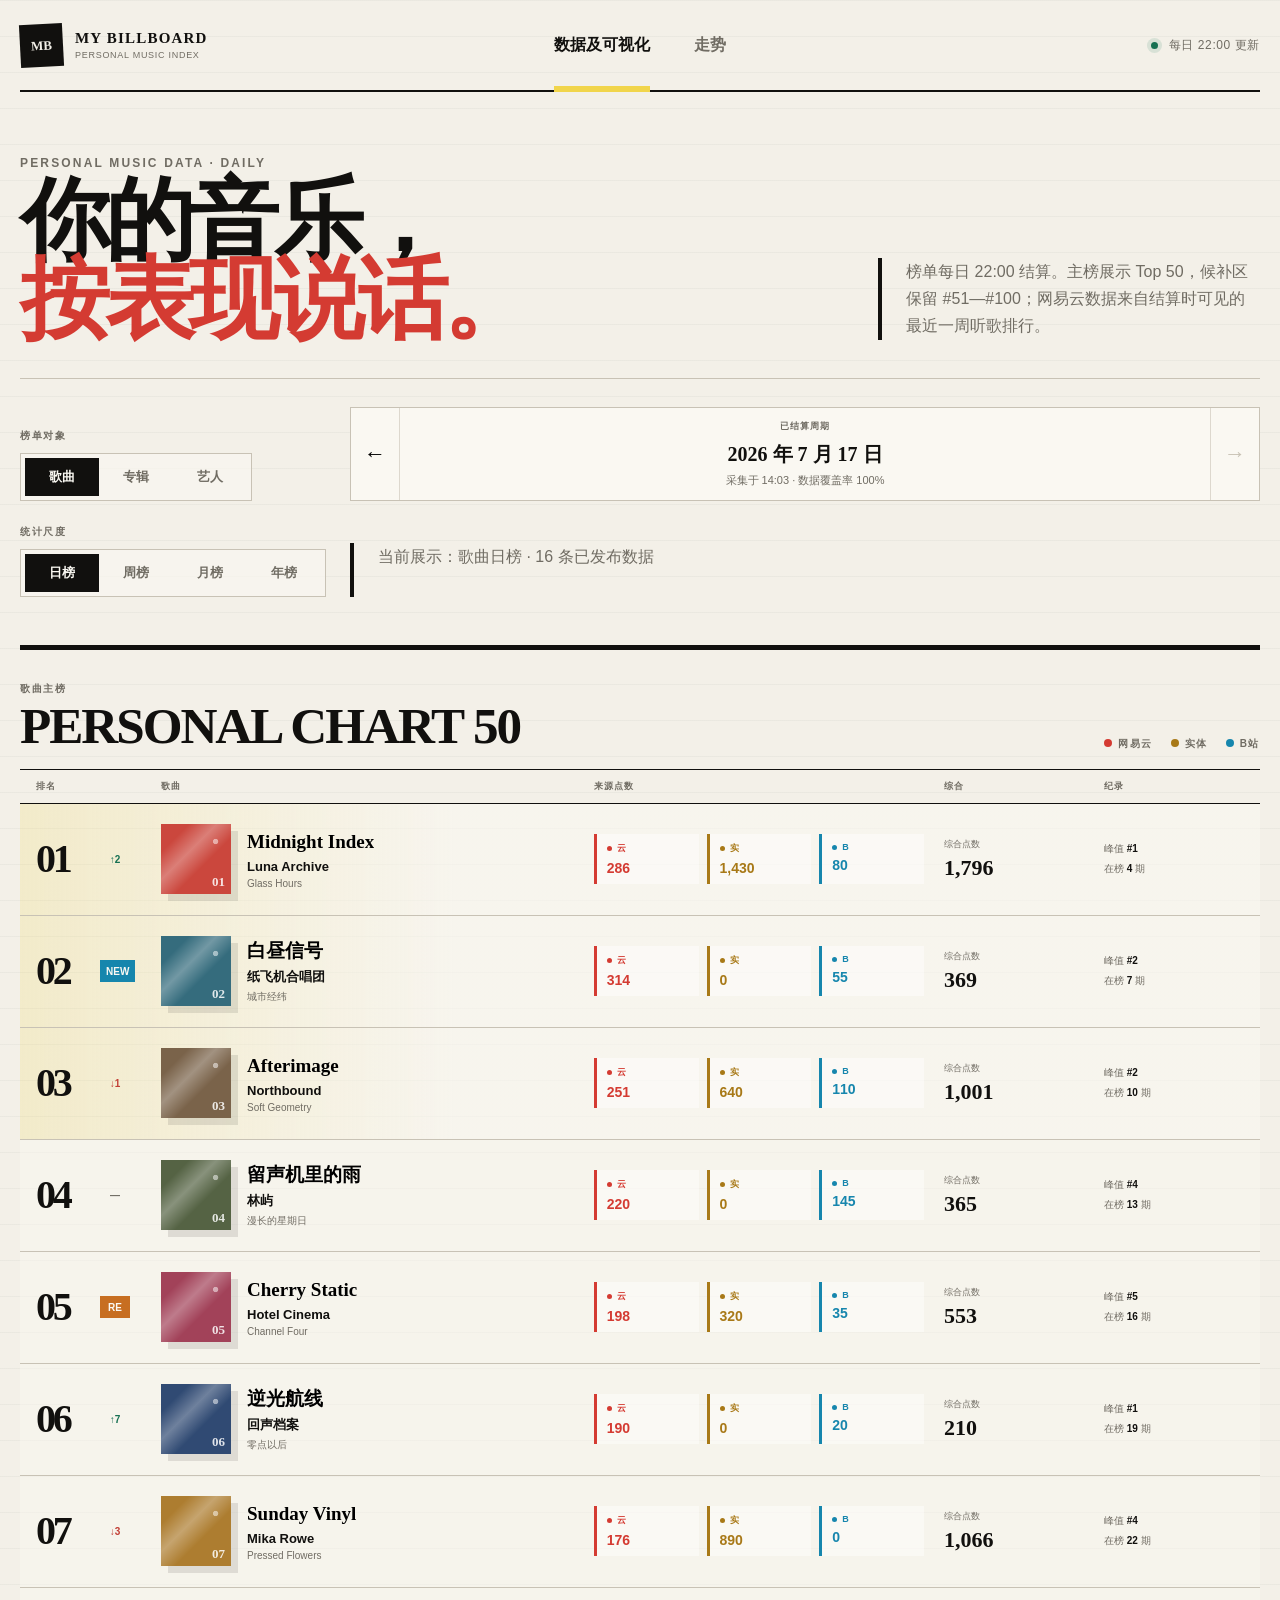
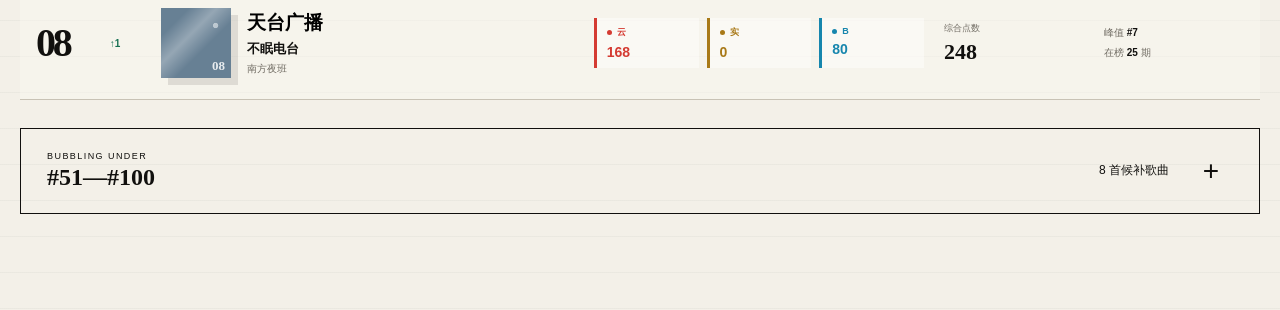
==== frontend/index.html @ 38303d67 "Add initial EchoRank chart interface Establish the read-only chart snapshot contract and native web " ====
<!doctype html>
<html lang="zh-CN">
<head>
  <meta charset="utf-8">
  <meta name="viewport" content="width=device-width, initial-scale=1">
  <meta name="description" content="My Billboard 个人音乐榜单">
  <title>My Billboard · Personal Chart</title>
  <link rel="stylesheet" href="./assets/styles.css">
</head>
<body>
  <div class="page-shell">
    <app-navigation active="charts"></app-navigation>

    <main>
      <header class="hero">
        <div>
          <p class="hero__kicker">PERSONAL MUSIC DATA · DAILY</p>
          <h1>你的音乐，<br><em>按表现说话。</em></h1>
        </div>
        <p class="hero__note">
          榜单每日 22:00 结算。主榜展示 Top 50，候补区保留 #51—#100；网易云数据来自结算时可见的最近一周听歌排行。
        </p>
      </header>

      <section class="control-deck" aria-label="榜单筛选">
        <div class="control-cluster">
          <span class="control-label">榜单对象</span>
          <chart-tabs
            name="entity"
            active="songs"
            label="榜单对象"
            options='[{"value":"songs","label":"歌曲"},{"value":"albums","label":"专辑"},{"value":"artists","label":"艺人"}]'>
          </chart-tabs>
        </div>
        <period-selector></period-selector>
        <div class="control-cluster">
          <span class="control-label">统计尺度</span>
          <chart-tabs
            name="period"
            active="daily"
            label="统计尺度"
            options='[{"value":"daily","label":"日榜"},{"value":"weekly","label":"周榜"},{"value":"monthly","label":"月榜"},{"value":"yearly","label":"年榜"}]'>
          </chart-tabs>
        </div>
        <p class="hero__note chart-status" data-chart-status aria-live="polite">正在加载榜单数据…</p>
      </section>

      <chart-list title="PERSONAL CHART 50" eyebrow="歌曲主榜"></chart-list>
      <bubbling-section></bubbling-section>
    </main>
  </div>

  <script type="module" src="./assets/app.js"></script>
</body>
</html>
---- frontend/assets/styles.css ----
:root {
  --paper: #f3f0e8;
  --ink: #11100e;
  --muted: #706c63;
  --line: #c8c2b5;
  --soft-line: #ddd8ce;
  --surface: #faf8f2;
  --netease: #d43b32;
  --physical: #a87917;
  --bilibili: #1686ad;
  --up: #167052;
  --down: #c13e35;
  --accent: #f1d54b;
  --display: Georgia, "Noto Serif SC", "Songti SC", serif;
  --body: "Aptos", "Noto Sans SC", "Microsoft YaHei", sans-serif;
  color-scheme: light;
}

* { box-sizing: border-box; }
html { scroll-behavior: smooth; }
body {
  margin: 0;
  color: var(--ink);
  font-family: var(--body);
  background:
    linear-gradient(rgba(17,16,14,.035) 1px, transparent 1px),
    var(--paper);
  background-size: 100% 36px;
}
button { font: inherit; }
button:focus-visible, a:focus-visible { outline: 3px solid var(--bilibili); outline-offset: 3px; }

.page-shell { width: min(1440px, calc(100% - 40px)); margin: 0 auto; padding-bottom: 96px; }
.app-nav { min-height: 92px; display: grid; grid-template-columns: 1fr auto 1fr; align-items: center; gap: 28px; border-bottom: 2px solid var(--ink); }
.brand { display: flex; align-items: center; gap: 12px; color: inherit; text-decoration: none; width: fit-content; }
.brand-mark { display: grid; place-items: center; width: 43px; height: 43px; color: var(--paper); background: var(--ink); font-family: var(--display); font-weight: 800; font-size: 13px; transform: rotate(-3deg); }
.brand strong, .brand small { display: block; letter-spacing: .08em; }
.brand strong { font-family: var(--display); font-size: 15px; }
.brand small { margin-top: 3px; color: var(--muted); font-size: 9px; }
.app-nav__links { display: flex; align-self: stretch; }
.app-nav__link { position: relative; padding: 0 22px; border: 0; color: var(--muted); background: transparent; cursor: pointer; font-weight: 700; }
.app-nav__link::after { content: ""; position: absolute; right: 22px; bottom: -2px; left: 22px; height: 6px; background: transparent; }
.app-nav__link.is-active { color: var(--ink); }
.app-nav__link.is-active::after { background: var(--accent); }
.update-clock { justify-self: end; color: var(--muted); font-size: 12px; letter-spacing: .05em; }
.status-dot { display: inline-block; width: 7px; height: 7px; margin-right: 7px; border-radius: 50%; background: var(--up); box-shadow: 0 0 0 4px rgba(22,112,82,.12); }

.hero { display: grid; grid-template-columns: 1.5fr .7fr; gap: 40px; padding: 64px 0 38px; border-bottom: 1px solid var(--line); }
.hero__kicker { margin: 0 0 12px; color: var(--muted); font-size: 12px; font-weight: 800; letter-spacing: .18em; }
.hero h1 { max-width: 760px; margin: 0; font: 800 clamp(48px, 7vw, 100px)/.88 var(--display); letter-spacing: -.06em; }
.hero h1 em { color: var(--netease); font-style: normal; }
.hero__note { align-self: end; margin: 0; padding-left: 24px; border-left: 4px solid var(--ink); color: var(--muted); line-height: 1.7; }
.chart-status { min-height: 54px; }

.control-deck { display: grid; grid-template-columns: auto 1fr; gap: 24px; align-items: end; padding: 28px 0; }
.control-cluster { display: grid; gap: 10px; }
.control-label { color: var(--muted); font-size: 10px; font-weight: 800; letter-spacing: .15em; text-transform: uppercase; }
.chart-tabs { display: inline-flex; padding: 4px; border: 1px solid var(--line); background: rgba(250,248,242,.65); }
.chart-tab { min-width: 74px; padding: 10px 14px; border: 0; color: var(--muted); background: transparent; cursor: pointer; font-size: 13px; font-weight: 700; }
.chart-tab.is-active { color: var(--surface); background: var(--ink); }

.period-selector { display: grid; grid-template-columns: 48px 1fr 48px; align-items: center; justify-self: end; min-width: 470px; border: 1px solid var(--line); background: var(--surface); }
.period-arrow { height: 100%; min-height: 78px; border: 0; background: transparent; cursor: pointer; font-size: 22px; }
.period-arrow:hover:not(:disabled) { background: var(--ink); color: var(--paper); }
.period-arrow:disabled { color: var(--line); cursor: not-allowed; }
.period-selector__copy { padding: 12px 22px; text-align: center; border-right: 1px solid var(--soft-line); border-left: 1px solid var(--soft-line); }
.period-selector__copy strong, .period-selector__copy small { display: block; }
.period-selector__copy strong { font-family: var(--display); font-size: 20px; }
.period-selector__copy small { margin-top: 5px; color: var(--muted); font-size: 11px; }
.period-selector__eyebrow { min-height: 18px; margin-bottom: 3px; color: var(--muted); font-size: 9px; font-weight: 800; letter-spacing: .12em; text-transform: uppercase; }
.live-badge { color: var(--netease); }
.live-badge span { display: inline-block; width: 6px; height: 6px; margin-right: 5px; border-radius: 50%; background: currentColor; animation: pulse 1.6s infinite; }

.chart-list { margin-top: 20px; }
.chart-list__header { display: flex; justify-content: space-between; align-items: end; padding: 28px 0 18px; border-top: 5px solid var(--ink); }
.chart-list__header span { color: var(--muted); font-size: 10px; font-weight: 800; letter-spacing: .15em; }
.chart-list__header h2 { margin: 4px 0 0; font: 800 clamp(30px, 4vw, 54px)/1 var(--display); letter-spacing: -.04em; }
.chart-list__legend { display: flex; gap: 18px; }
.chart-list__legend span::before { content: ""; display: inline-block; width: 8px; height: 8px; margin-right: 6px; border-radius: 50%; }
.legend-net::before { background: var(--netease); }
.legend-physical::before { background: var(--physical); }
.legend-bilibili::before { background: var(--bilibili); }
.chart-column-labels, .chart-row { display: grid; grid-template-columns: 105px minmax(310px, 1fr) minmax(280px, .8fr) 140px 140px; align-items: center; gap: 20px; }
.chart-column-labels { padding: 10px 16px; border-top: 1px solid var(--ink); border-bottom: 1px solid var(--ink); color: var(--muted); font-size: 9px; font-weight: 800; letter-spacing: .13em; text-transform: uppercase; }
.chart-row { min-height: 112px; padding: 14px 16px; border-bottom: 1px solid var(--line); background: rgba(250,248,242,.44); animation: reveal .45s both; animation-delay: calc(var(--row-index, 0) * 35ms); transition: background .2s, transform .2s; }
.chart-row:hover { z-index: 1; background: var(--surface); transform: translateX(5px); }
.chart-row.is-podium { background: linear-gradient(90deg, rgba(241,213,75,.19), rgba(250,248,242,.58) 35%); }
.chart-row__rank { display: flex; align-items: center; gap: 10px; }
.chart-row__rank > span { min-width: 54px; font: 800 40px/1 var(--display); letter-spacing: -.08em; }
.rank-movement { display: inline-flex; min-width: 30px; min-height: 22px; align-items: center; justify-content: center; font-size: 10px; font-weight: 900; }
.rank-movement--up { color: var(--up); }
.rank-movement--down { color: var(--down); }
.rank-movement--new { padding: 4px 6px; color: var(--surface); background: var(--bilibili); }
.rank-movement--re { padding: 4px 6px; color: var(--surface); background: #c76e21; }
.rank-movement--same { color: var(--muted); }
.chart-row__identity { display: flex; align-items: center; gap: 16px; min-width: 0; }
.cover-art { position: relative; flex: 0 0 70px; height: 70px; overflow: hidden; background: var(--cover, #aaa); box-shadow: 7px 7px 0 rgba(17,16,14,.1); }
.cover-art.has-image { background-image: var(--cover-image); background-position: center; background-size: cover; }
.cover-art::before { content: ""; position: absolute; inset: 0; background: linear-gradient(135deg, transparent 20%, rgba(255,255,255,.3), transparent 60%), radial-gradient(circle at 78% 25%, rgba(255,255,255,.5) 0 3%, transparent 4%); }
.cover-art span { position: absolute; right: 6px; bottom: 4px; color: rgba(255,255,255,.85); font: 800 13px var(--display); }
.track-copy { min-width: 0; }
.track-copy strong, .track-copy span, .track-copy small { display: block; overflow: hidden; text-overflow: ellipsis; white-space: nowrap; }
.track-copy strong { color: #000; font: 800 19px/1.25 var(--display); }
.track-copy span { margin-top: 5px; font-size: 13px; font-weight: 650; }
.track-copy small { margin-top: 4px; color: var(--muted); font-size: 10px; }
.point-breakdown { display: grid; grid-template-columns: repeat(3, 1fr); gap: 8px; }
.point-source { padding: 8px 10px; border-left: 3px solid currentColor; background: rgba(255,255,255,.45); }
.point-source--netease { color: var(--netease); }
.point-source--physical { color: var(--physical); }
.point-source--bilibili { color: var(--bilibili); }
.point-source__label { display: block; font-size: 9px; font-weight: 800; letter-spacing: .05em; }
.point-source__label i { display: inline-block; width: 5px; height: 5px; margin-right: 5px; border-radius: 50%; background: currentColor; }
.point-source strong { display: block; margin-top: 5px; color: currentColor; font-size: 14px; }
.chart-row__total small, .chart-row__total strong { display: block; }
.chart-row__total small { color: var(--muted); font-size: 9px; }
.chart-row__total strong { margin-top: 4px; font: 800 22px var(--display); }
.chart-row__record { display: grid; gap: 6px; color: var(--muted); font-size: 10px; }
.chart-row__record strong { color: var(--ink); }

.bubbling-section { margin-top: 28px; }
.bubbling-toggle { width: 100%; display: grid; grid-template-columns: 1fr auto 44px; align-items: center; gap: 20px; padding: 22px 26px; border: 1px solid var(--ink); color: var(--ink); background: transparent; text-align: left; cursor: pointer; }
.bubbling-toggle:hover { color: var(--paper); background: var(--ink); }
.bubbling-toggle small, .bubbling-toggle strong { display: block; }
.bubbling-toggle small { font-size: 9px; letter-spacing: .16em; }
.bubbling-toggle strong { margin-top: 3px; font: 800 24px var(--display); }
.bubbling-toggle__meta { font-size: 12px; }
.bubbling-toggle__icon { font-size: 28px; text-align: center; }
.empty-state { padding: 48px; border-bottom: 1px solid var(--line); color: var(--muted); text-align: center; }

@keyframes reveal { from { opacity: 0; transform: translateY(8px); } }
@keyframes pulse { 50% { opacity: .25; } }

@media (max-width: 1050px) {
  .app-nav { grid-template-columns: 1fr auto; }
  .app-nav__links { order: 3; grid-column: 1 / -1; justify-content: center; height: 52px; border-top: 1px solid var(--soft-line); }
  .update-clock { grid-column: 2; grid-row: 1; }
  .control-deck { grid-template-columns: 1fr; }
  .period-selector { justify-self: stretch; min-width: 0; }
  .chart-column-labels { display: none; }
  .chart-row { grid-template-columns: 82px minmax(260px, 1fr) 280px 120px; }
  .chart-row__record { display: none; }
}

@media (max-width: 760px) {
  .page-shell { width: min(100% - 24px, 680px); }
  .app-nav { min-height: 76px; }
  .update-clock { display: none; }
  .app-nav__links { overflow-x: auto; justify-content: stretch; }
  .app-nav__link { flex: 1; padding: 0 10px; }
  .hero { grid-template-columns: 1fr; padding-top: 42px; }
  .hero h1 { font-size: clamp(48px, 17vw, 78px); }
  .hero__note { padding-left: 16px; }
  .control-deck { padding-bottom: 8px; }
  .chart-tabs { width: 100%; overflow-x: auto; }
  .chart-tab { flex: 1; min-width: 68px; }
  .period-selector { grid-template-columns: 42px 1fr 42px; }
  .period-selector__copy { padding: 10px 8px; }
  .period-selector__copy strong { font-size: 16px; }
  .chart-list__header { align-items: start; gap: 18px; }
  .chart-list__legend { display: grid; gap: 4px; }
  .chart-row { grid-template-columns: 64px 1fr; gap: 12px; padding: 16px 4px; }
  .chart-row__rank { align-self: start; display: grid; gap: 8px; }
  .chart-row__rank > span { font-size: 34px; }
  .cover-art { flex-basis: 58px; height: 58px; box-shadow: 4px 4px 0 rgba(17,16,14,.1); }
  .track-copy strong { font-size: 17px; }
  point-breakdown { grid-column: 2; }
  .point-breakdown { gap: 4px; }
  .point-source { padding: 6px; border-left-width: 2px; }
  .point-source strong { font-size: 12px; }
  .chart-row__total { grid-column: 2; display: flex; align-items: baseline; justify-content: space-between; border-top: 1px dotted var(--line); padding-top: 8px; }
  .chart-row__total strong { font-size: 20px; }
  .bubbling-toggle { grid-template-columns: 1fr 36px; padding: 18px; }
  .bubbling-toggle__meta { display: none; }
}

@media (prefers-reduced-motion: reduce) {
  *, *::before, *::after { scroll-behavior: auto !important; animation-duration: .01ms !important; animation-iteration-count: 1 !important; transition-duration: .01ms !important; }
}
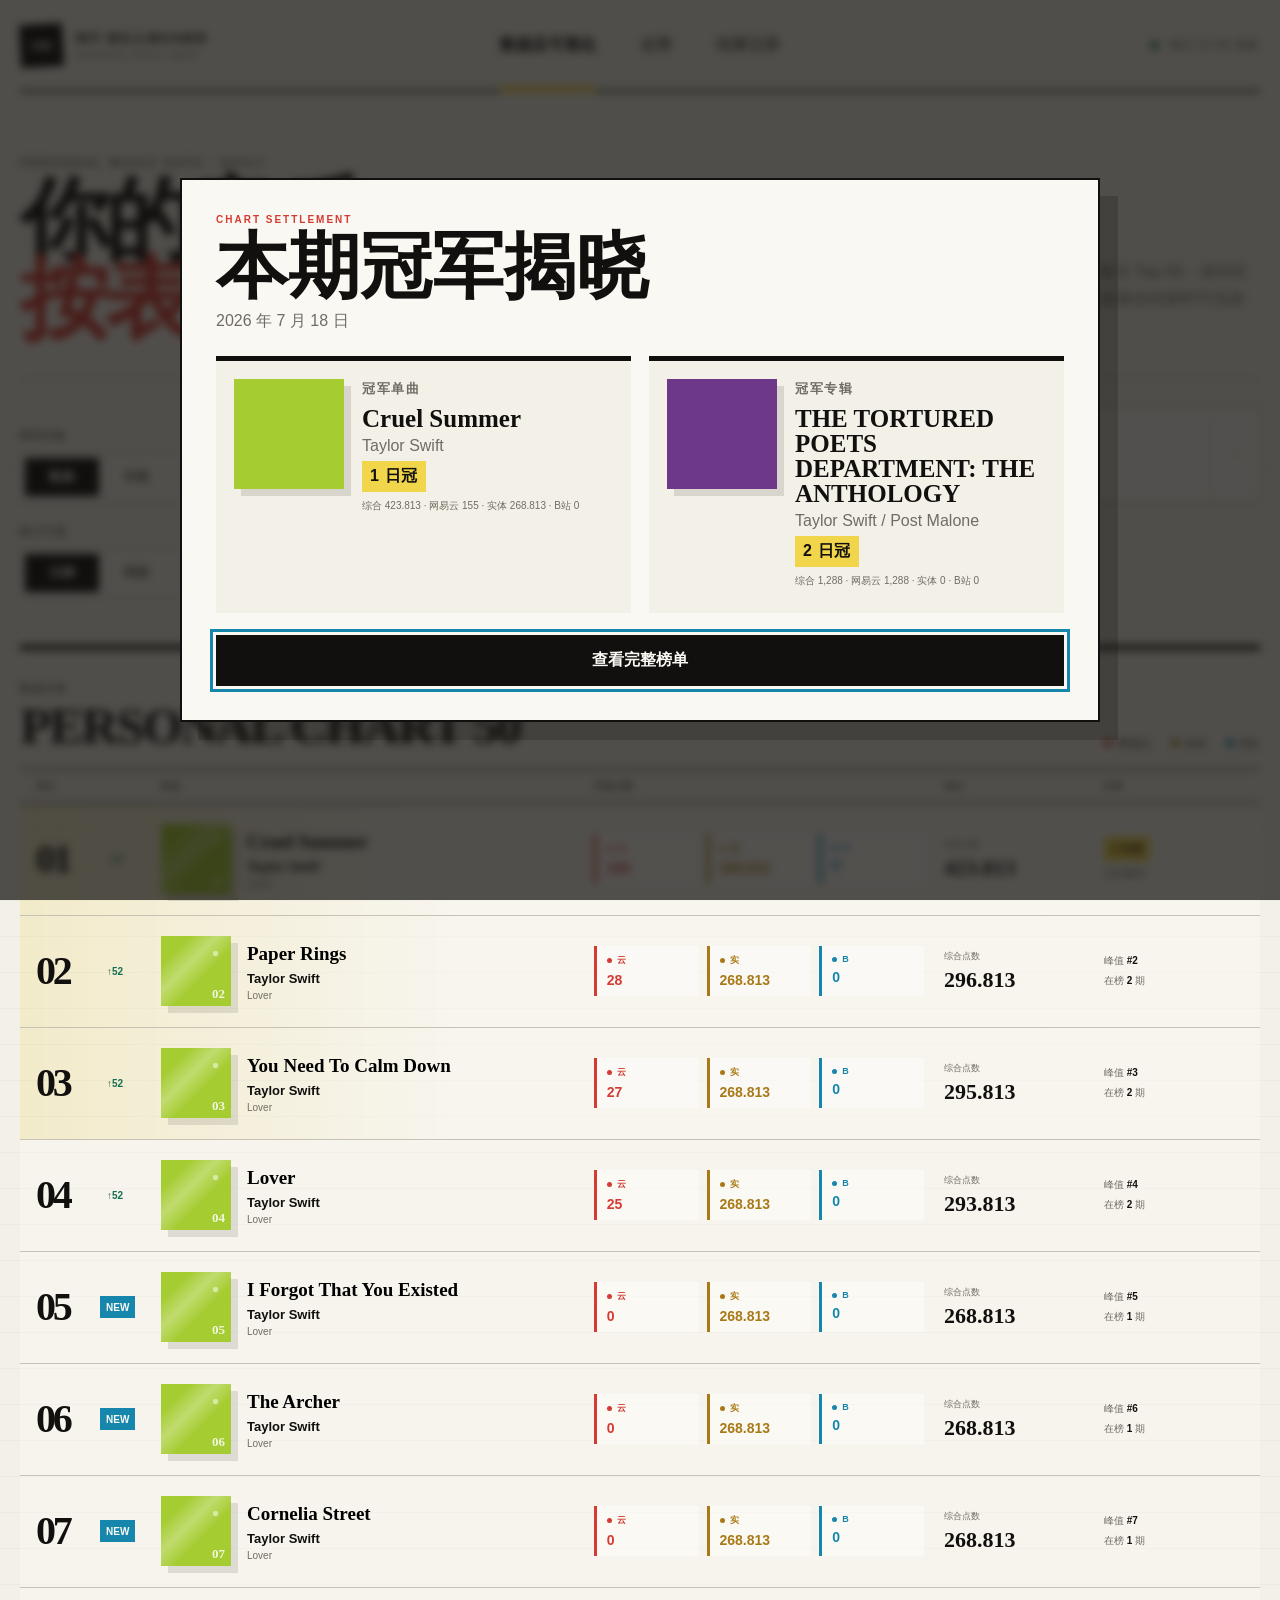
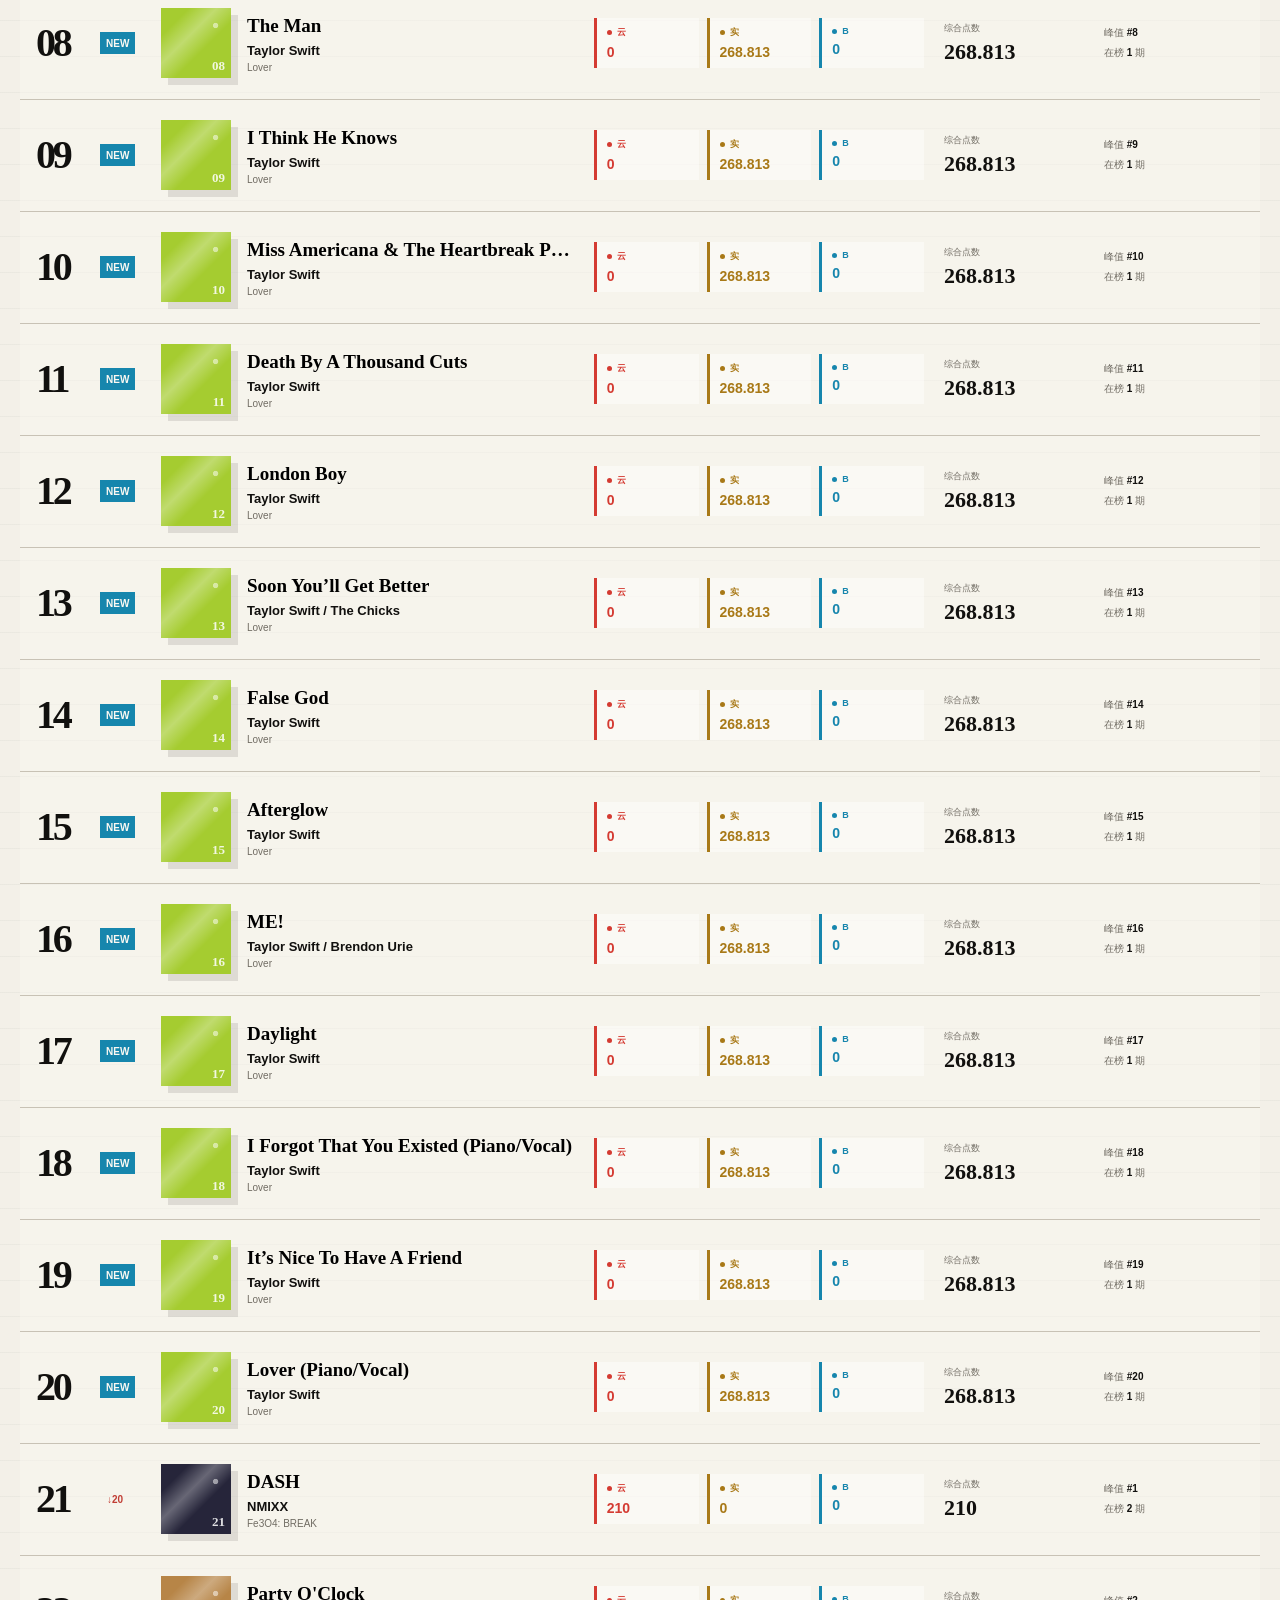
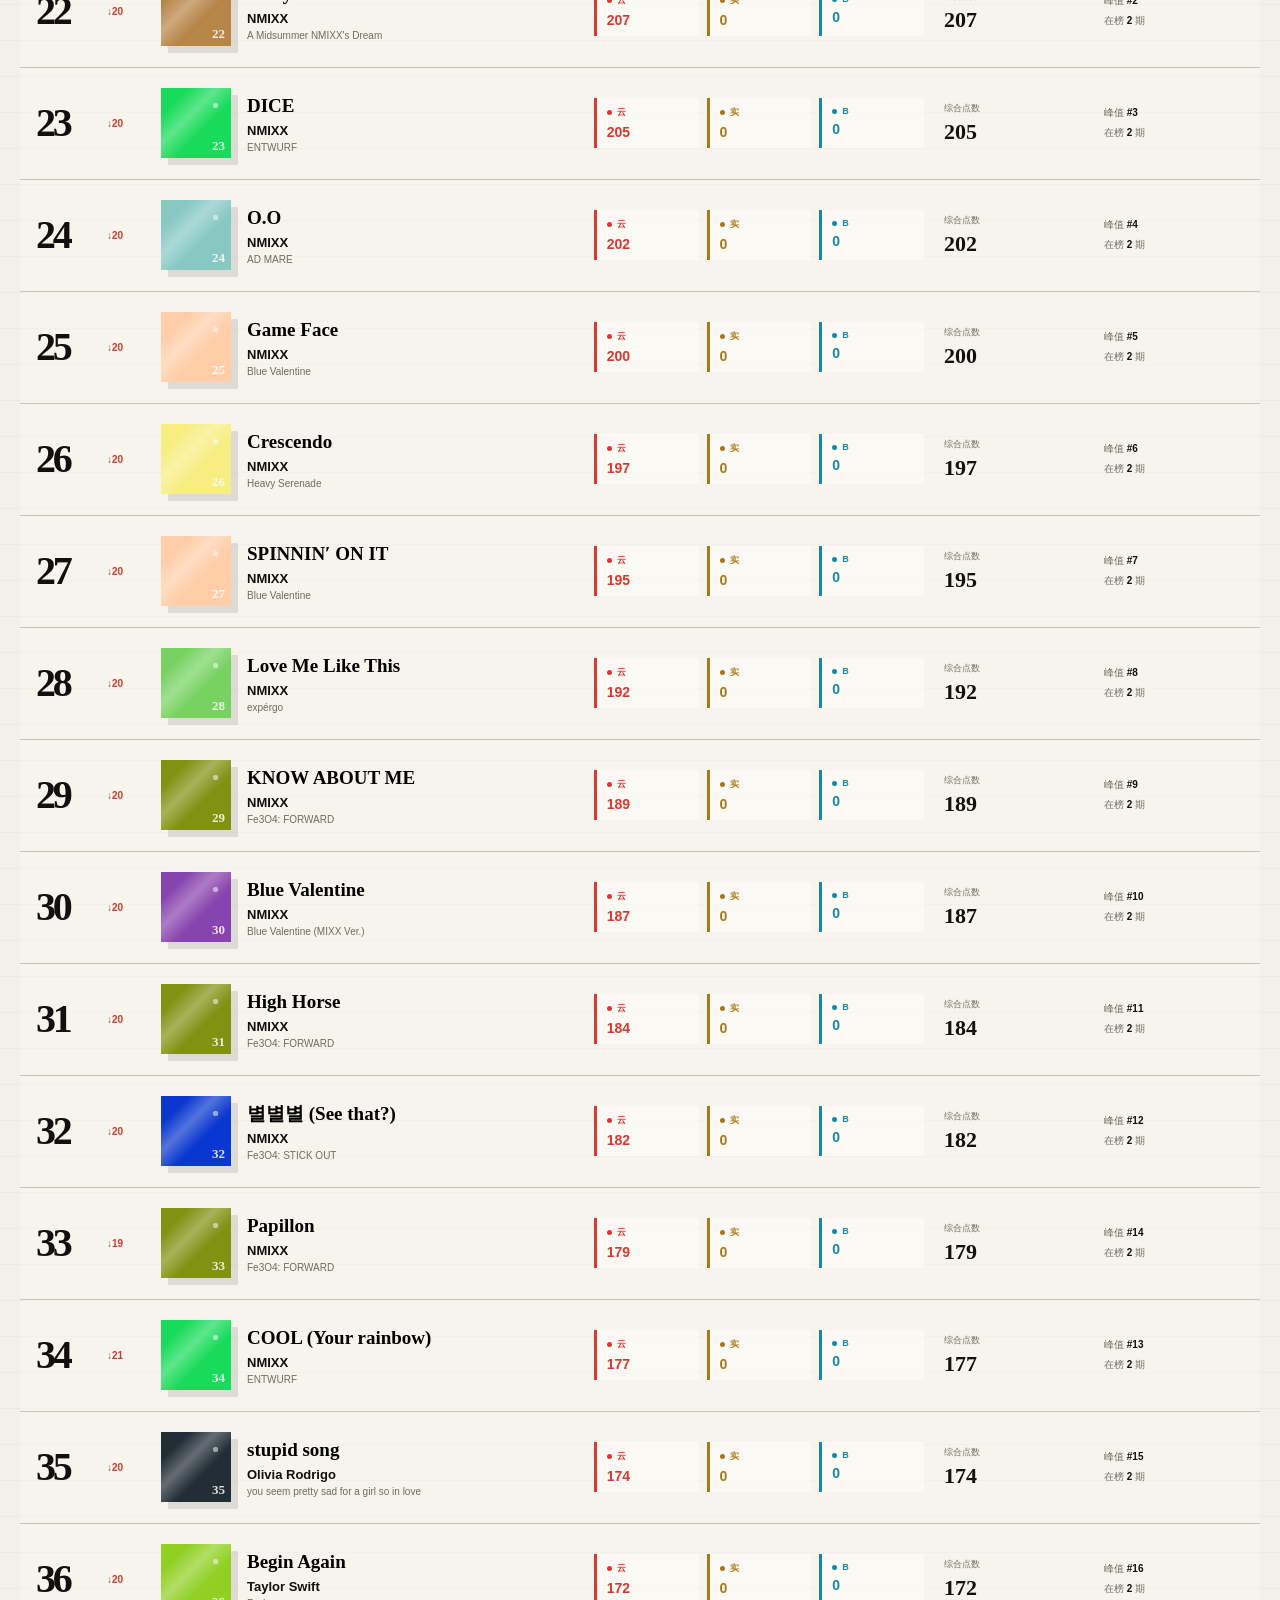
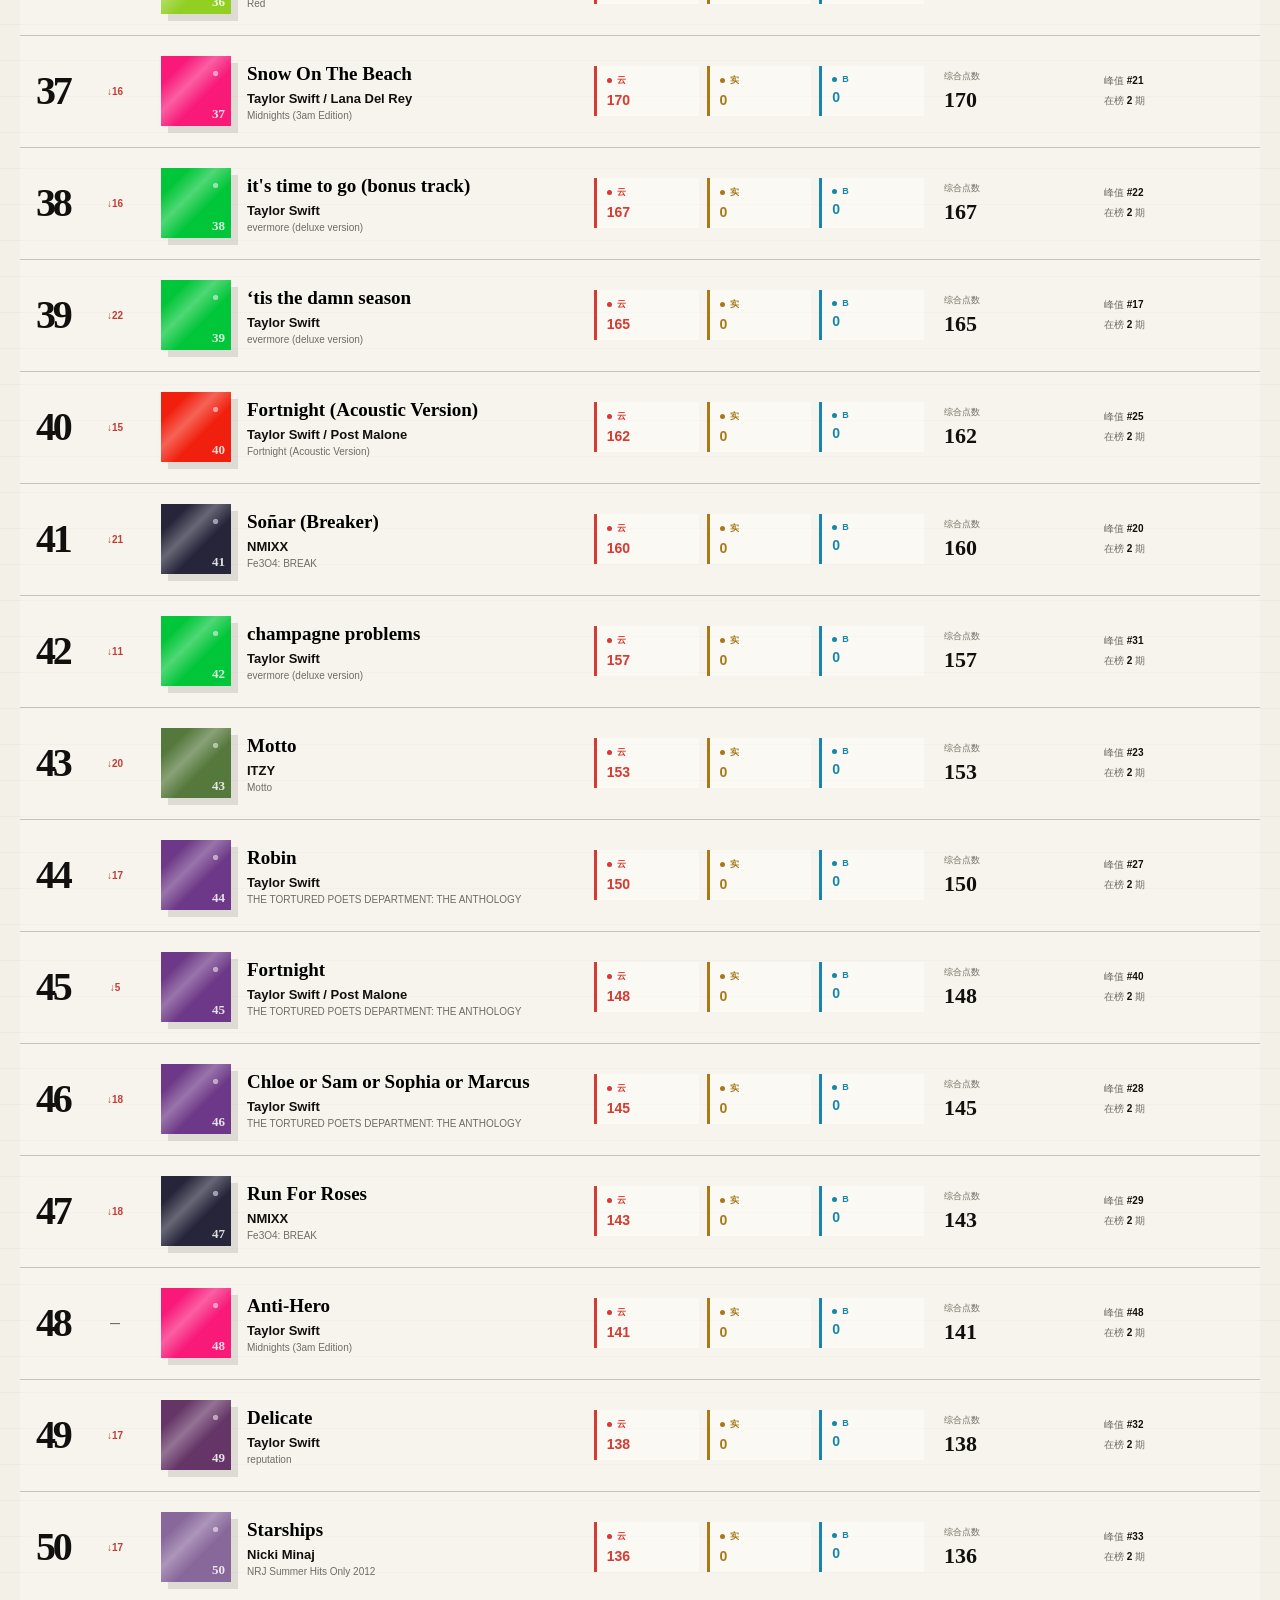
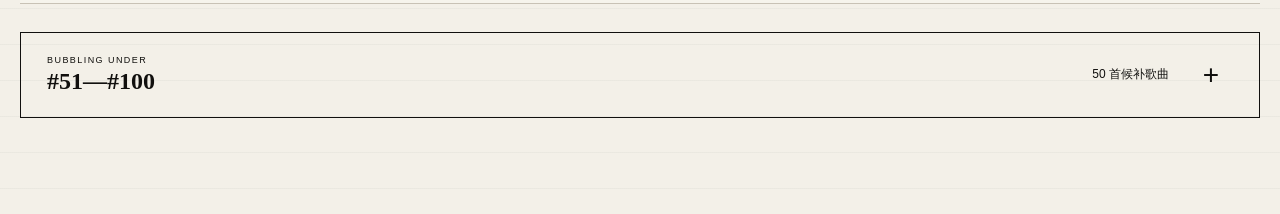
==== commit 04cacf46: "Complete multi-source chart experience Add local data administration, multi-period song/album/artist" ====
--- a/frontend/index.html
+++ b/frontend/index.html
@@ -45,8 +45,18 @@
         <p class="hero__note chart-status" data-chart-status aria-live="polite">正在加载榜单数据…</p>
       </section>
 
-      <chart-list title="PERSONAL CHART 50" eyebrow="歌曲主榜"></chart-list>
-      <bubbling-section></bubbling-section>
+      <section data-page-region="charts">
+        <chart-list title="PERSONAL CHART 50" eyebrow="歌曲主榜"></chart-list>
+        <bubbling-section></bubbling-section>
+      </section>
+      <section data-page-region="trends" hidden>
+        <aggregate-trend></aggregate-trend>
+      </section>
+      <section data-page-region="settlements" hidden>
+        <settlement-archive></settlement-archive>
+      </section>
+      <trend-detail></trend-detail>
+      <settlement-reveal></settlement-reveal>
     </main>
   </div>
 
--- a/frontend/assets/styles.css
+++ b/frontend/assets/styles.css
@@ -29,6 +29,7 @@
 }
 button { font: inherit; }
 button:focus-visible, a:focus-visible { outline: 3px solid var(--bilibili); outline-offset: 3px; }
+.sr-only { position: absolute !important; width: 1px; height: 1px; padding: 0; margin: -1px; overflow: hidden; clip: rect(0, 0, 0, 0); white-space: nowrap; border: 0; }
 
 .page-shell { width: min(1440px, calc(100% - 40px)); margin: 0 auto; padding-bottom: 96px; }
 .app-nav { min-height: 92px; display: grid; grid-template-columns: 1fr auto 1fr; align-items: center; gap: 28px; border-bottom: 2px solid var(--ink); }
@@ -38,7 +39,8 @@
 .brand strong { font-family: var(--display); font-size: 15px; }
 .brand small { margin-top: 3px; color: var(--muted); font-size: 9px; }
 .app-nav__links { display: flex; align-self: stretch; }
-.app-nav__link { position: relative; padding: 0 22px; border: 0; color: var(--muted); background: transparent; cursor: pointer; font-weight: 700; }
+.app-nav__link { position: relative; display: flex; align-items: center; padding: 0 22px; border: 0; color: var(--muted); background: transparent; cursor: pointer; font-weight: 700; text-decoration: none; }
+.app-nav__admin { color: var(--bilibili); }
 .app-nav__link::after { content: ""; position: absolute; right: 22px; bottom: -2px; left: 22px; height: 6px; background: transparent; }
 .app-nav__link.is-active { color: var(--ink); }
 .app-nav__link.is-active::after { background: var(--accent); }
@@ -82,7 +84,7 @@
 .legend-bilibili::before { background: var(--bilibili); }
 .chart-column-labels, .chart-row { display: grid; grid-template-columns: 105px minmax(310px, 1fr) minmax(280px, .8fr) 140px 140px; align-items: center; gap: 20px; }
 .chart-column-labels { padding: 10px 16px; border-top: 1px solid var(--ink); border-bottom: 1px solid var(--ink); color: var(--muted); font-size: 9px; font-weight: 800; letter-spacing: .13em; text-transform: uppercase; }
-.chart-row { min-height: 112px; padding: 14px 16px; border-bottom: 1px solid var(--line); background: rgba(250,248,242,.44); animation: reveal .45s both; animation-delay: calc(var(--row-index, 0) * 35ms); transition: background .2s, transform .2s; }
+.chart-row { width: 100%; min-height: 112px; padding: 14px 16px; border: 0; border-bottom: 1px solid var(--line); color: inherit; background: rgba(250,248,242,.44); text-align: left; cursor: pointer; animation: reveal .45s both; animation-delay: calc(var(--row-index, 0) * 35ms); transition: background .2s, transform .2s; }
 .chart-row:hover { z-index: 1; background: var(--surface); transform: translateX(5px); }
 .chart-row.is-podium { background: linear-gradient(90deg, rgba(241,213,75,.19), rgba(250,248,242,.58) 35%); }
 .chart-row__rank { display: flex; align-items: center; gap: 10px; }
@@ -116,6 +118,37 @@
 .chart-row__total strong { margin-top: 4px; font: 800 22px var(--display); }
 .chart-row__record { display: grid; gap: 6px; color: var(--muted); font-size: 10px; }
 .chart-row__record strong { color: var(--ink); }
+.champion-badge { display: inline-flex !important; width: fit-content; padding: 5px 8px; color: var(--ink) !important; background: var(--accent); font-weight: 900; letter-spacing: .04em; }
+
+.settlement-dialog { width: min(920px, calc(100% - 32px)); padding: 0; border: 2px solid var(--ink); color: var(--ink); background: var(--surface); box-shadow: 18px 18px 0 rgba(17,16,14,.2); }
+.settlement-dialog::backdrop { background: rgba(17,16,14,.72); backdrop-filter: blur(4px); }
+.settlement-reveal { padding: 34px; }
+.settlement-reveal__eyebrow { margin: 0; color: var(--netease); font-size: 10px; font-weight: 900; letter-spacing: .2em; }
+.settlement-reveal h2 { margin: 8px 0 0; font: 800 clamp(38px, 7vw, 72px)/.95 var(--display); }
+.settlement-reveal__period { margin: 10px 0 24px; color: var(--muted); }
+.settlement-reveal__winners { display: grid; grid-template-columns: repeat(2, minmax(0, 1fr)); gap: 18px; }
+.settlement-winner { display: grid; grid-template-columns: 110px 1fr; gap: 18px; padding: 18px; border-top: 5px solid var(--ink); background: var(--paper); }
+.settlement-winner__cover { width: 110px; height: 110px; background-position: center; background-size: cover; box-shadow: 7px 7px 0 rgba(17,16,14,.12); }
+.settlement-winner small { color: var(--muted); font-weight: 900; letter-spacing: .12em; }
+.settlement-winner h3 { margin: 8px 0 4px; font: 800 25px/1 var(--display); }
+.settlement-winner p { margin: 6px 0; color: var(--muted); }
+.settlement-winner__points { font-size: 10px; line-height: 1.6; }
+.settlement-reveal__close { width: 100%; margin-top: 22px; padding: 14px 18px; border: 1px solid var(--ink); color: var(--surface); background: var(--ink); cursor: pointer; font-weight: 900; }
+
+.settlement-archive { margin-top: 28px; padding-top: 24px; border-top: 5px solid var(--ink); }
+.settlement-archive header p { margin: 0 0 6px; color: var(--muted); font-size: 10px; font-weight: 900; letter-spacing: .17em; }
+.settlement-archive h2 { margin: 0 0 24px; font: 800 clamp(36px, 5vw, 64px)/1 var(--display); }
+.settlement-archive__list { display: grid; gap: 18px; }
+.settlement-record { padding: 18px; border: 1px solid var(--line); background: rgba(250,248,242,.56); }
+.settlement-record h3 { margin: 0 0 14px; font: 800 23px var(--display); }
+.settlement-record__winners { display: grid; grid-template-columns: repeat(2, minmax(0, 1fr)); gap: 14px; }
+.settlement-record__winner { display: grid; grid-template-columns: 72px 1fr; gap: 12px; align-items: center; padding: 12px; background: var(--surface); }
+.settlement-record__cover { width: 72px; height: 72px; background-position: center; background-size: cover; }
+.settlement-record__winner small, .settlement-record__winner strong, .settlement-record__winner span, .settlement-record__winner b { display: block; }
+.settlement-record__winner small { color: var(--muted); font-size: 9px; font-weight: 900; }
+.settlement-record__winner strong { margin-top: 4px; font: 800 18px var(--display); }
+.settlement-record__winner span { margin-top: 3px; color: var(--muted); font-size: 11px; }
+.settlement-record__winner b { margin-top: 5px; font-size: 12px; }
 
 .bubbling-section { margin-top: 28px; }
 .bubbling-toggle { width: 100%; display: grid; grid-template-columns: 1fr auto 44px; align-items: center; gap: 20px; padding: 22px 26px; border: 1px solid var(--ink); color: var(--ink); background: transparent; text-align: left; cursor: pointer; }
@@ -126,6 +159,68 @@
 .bubbling-toggle__meta { font-size: 12px; }
 .bubbling-toggle__icon { font-size: 28px; text-align: center; }
 .empty-state { padding: 48px; border-bottom: 1px solid var(--line); color: var(--muted); text-align: center; }
+
+.aggregate-trend { margin-top: 28px; padding-top: 24px; border-top: 5px solid var(--ink); }
+.aggregate-trend__header { display: flex; justify-content: space-between; align-items: end; gap: 28px; }
+.aggregate-trend__eyebrow { margin: 0 0 6px; color: var(--muted); font-size: 10px; font-weight: 900; letter-spacing: .17em; }
+.aggregate-trend h2 { margin: 0; font: 800 clamp(34px, 5vw, 64px)/1 var(--display); }
+.aggregate-trend__header p:last-child { margin: 10px 0 0; color: var(--muted); }
+.aggregate-trend__controls { display: flex; gap: 12px; }
+.aggregate-top { display: flex; padding: 4px; border: 1px solid var(--line); }
+.aggregate-top button { padding: 9px 13px; border: 0; color: var(--muted); background: transparent; cursor: pointer; font-weight: 800; }
+.aggregate-top button[aria-pressed="true"] { color: var(--surface); background: var(--ink); }
+.aggregate-play { padding: 10px 18px; border: 1px solid var(--ink); background: var(--accent); cursor: pointer; font-weight: 800; }
+.aggregate-play:disabled { color: var(--muted); background: var(--soft-line); cursor: not-allowed; }
+.aggregate-trend__status, .aggregate-trend__legend { color: var(--muted); }
+.aggregate-trend__legend { display: flex; gap: 18px; margin-bottom: 12px; font-size: 11px; }
+.aggregate-trend__layout { display: grid; grid-template-columns: minmax(0, 1fr) 360px; gap: 20px; }
+.aggregate-trend__canvas-scroll { min-width: 0; overflow-x: auto; border: 1px solid var(--line); background: rgba(250,248,242,.56); }
+.aggregate-trend__canvas-wrap { min-width: 700px; height: 520px; }
+.aggregate-trend canvas { display: block; }
+.aggregate-ranking { min-width: 0; border: 1px solid var(--line); background: var(--surface); }
+.aggregate-ranking h3 { margin: 0; padding: 16px 16px 4px; font: 800 22px var(--display); }
+.aggregate-ranking > p { margin: 0; padding: 0 16px 12px; color: var(--muted); font-size: 11px; }
+.aggregate-ranking__list { max-height: 455px; overflow: auto; border-top: 1px solid var(--line); }
+.aggregate-ranking__item { width: 100%; display: grid; grid-template-columns: 54px 1fr; gap: 10px; padding: 11px 12px; border: 0; border-bottom: 1px solid var(--soft-line); color: inherit; background: transparent; text-align: left; cursor: pointer; }
+.aggregate-ranking__item:hover, .aggregate-ranking__item.is-active { background: rgba(241,213,75,.25); }
+.aggregate-ranking__rank { font: 800 20px var(--display); }
+.aggregate-ranking__item strong, .aggregate-ranking__item small { display: block; overflow: hidden; text-overflow: ellipsis; white-space: nowrap; }
+.aggregate-ranking__item small { margin-top: 3px; color: var(--muted); font-size: 9px; }
+.aggregate-ranking__missing { padding: 36px 16px !important; text-align: center; }
+
+.trend-dialog { width: min(1120px, calc(100% - 32px)); max-height: calc(100dvh - 32px); padding: 0; border: 2px solid var(--ink); color: var(--ink); background: var(--surface); box-shadow: 18px 18px 0 rgba(17,16,14,.2); }
+.trend-dialog::backdrop { background: rgba(17,16,14,.68); backdrop-filter: blur(3px); }
+.trend-detail { padding: 28px; }
+.trend-detail__header { display: flex; justify-content: space-between; gap: 24px; padding-bottom: 20px; border-bottom: 3px solid var(--ink); }
+.trend-detail__identity { display: flex; align-items: center; gap: 18px; min-width: 0; }
+.trend-detail__cover { flex: 0 0 78px; height: 78px; background-position: center; background-size: cover; box-shadow: 7px 7px 0 rgba(17,16,14,.12); }
+.trend-detail__eyebrow { margin: 0 0 5px; color: var(--muted); font-size: 10px; font-weight: 900; letter-spacing: .17em; }
+.trend-detail h2 { margin: 0; font: 800 clamp(30px, 5vw, 54px)/1 var(--display); }
+.trend-detail__identity p:last-child { margin: 8px 0 0; color: var(--muted); }
+.trend-close { align-self: start; width: 48px; height: 48px; border: 1px solid var(--ink); color: inherit; background: transparent; cursor: pointer; font-size: 30px; line-height: 1; }
+.trend-close:hover, .trend-play:hover { color: var(--surface); background: var(--ink); }
+.trend-controls { display: flex; justify-content: space-between; gap: 20px; padding: 20px 0 10px; }
+.trend-tabs { display: inline-flex; padding: 4px; border: 1px solid var(--line); }
+.trend-tab { min-width: 68px; padding: 9px 12px; border: 0; color: var(--muted); background: transparent; cursor: pointer; font-weight: 800; }
+.trend-tab.is-active { color: var(--surface); background: var(--ink); }
+.trend-play { padding: 9px 18px; border: 1px solid var(--ink); color: inherit; background: var(--accent); cursor: pointer; font-weight: 800; }
+.trend-status { margin: 8px 0; color: var(--muted); }
+.trend-legend { display: flex; flex-wrap: wrap; gap: 16px; padding: 8px 0 14px; color: var(--muted); font-size: 11px; }
+.trend-legend i { display: inline-block; width: 10px; height: 10px; margin-right: 6px; border: 2px solid var(--ink); border-radius: 50%; vertical-align: -1px; }
+.trend-legend .is-ranked { background: var(--bilibili); }
+.trend-legend .is-off-chart { background: var(--surface); }
+.trend-legend .is-missing { border-radius: 0; background: rgba(193,62,53,.18); }
+.trend-legend .is-live { background: var(--accent); }
+.trend-chart { position: relative; min-height: 390px; border: 1px solid var(--line); background: rgba(243,240,232,.55); overflow: hidden; touch-action: pan-y; }
+.trend-chart canvas { display: block; width: 100%; height: 100%; }
+.trend-tooltip { position: absolute; z-index: 2; max-width: 360px; padding: 9px 12px; color: var(--surface); background: var(--ink); font-size: 11px; line-height: 1.5; pointer-events: none; box-shadow: 5px 5px 0 rgba(17,16,14,.14); }
+.trend-chart__empty { position: absolute; inset: 50% auto auto 50%; margin: 0; color: var(--muted); transform: translate(-50%, -50%); }
+.trend-table-wrap { max-height: 260px; margin-top: 18px; overflow: auto; border-top: 1px solid var(--ink); }
+.trend-table { width: 100%; border-collapse: collapse; font-size: 12px; }
+.trend-table caption { padding: 14px 0 8px; text-align: left; font: 800 18px var(--display); }
+.trend-table th, .trend-table td { padding: 9px 10px; border-bottom: 1px solid var(--soft-line); text-align: left; }
+.trend-table th { position: sticky; top: 0; background: var(--surface); font-size: 10px; letter-spacing: .08em; }
+.trend-table tr.is-active { background: rgba(241,213,75,.24); }
 
 @keyframes reveal { from { opacity: 0; transform: translateY(8px); } }
 @keyframes pulse { 50% { opacity: .25; } }
@@ -163,7 +258,7 @@
   .chart-row__rank > span { font-size: 34px; }
   .cover-art { flex-basis: 58px; height: 58px; box-shadow: 4px 4px 0 rgba(17,16,14,.1); }
   .track-copy strong { font-size: 17px; }
-  point-breakdown { grid-column: 2; }
+  .point-breakdown { grid-column: 2; }
   .point-breakdown { gap: 4px; }
   .point-source { padding: 6px; border-left-width: 2px; }
   .point-source strong { font-size: 12px; }
@@ -171,6 +266,34 @@
   .chart-row__total strong { font-size: 20px; }
   .bubbling-toggle { grid-template-columns: 1fr 36px; padding: 18px; }
   .bubbling-toggle__meta { display: none; }
+  .settlement-dialog { width: calc(100% - 16px); box-shadow: none; }
+  .settlement-reveal { padding: 22px 16px; }
+  .settlement-reveal__winners { grid-template-columns: 1fr; }
+  .settlement-winner { grid-template-columns: 82px 1fr; padding: 14px; }
+  .settlement-winner__cover { width: 82px; height: 82px; }
+  .settlement-record__winners { grid-template-columns: 1fr; }
+  .aggregate-trend__header { align-items: stretch; flex-direction: column; }
+  .aggregate-trend__controls { align-items: stretch; flex-direction: column; }
+  .aggregate-top { display: grid; grid-template-columns: repeat(3, 1fr); }
+  .aggregate-play { width: 100%; }
+  .aggregate-trend__legend { display: grid; gap: 5px; }
+  .aggregate-trend__layout { grid-template-columns: minmax(0, 1fr); }
+  .aggregate-ranking { order: -1; }
+  .aggregate-ranking__list { max-height: 320px; }
+  .aggregate-trend__canvas-scroll { width: 100%; }
+  .aggregate-trend__canvas-wrap { height: 430px; }
+  .trend-dialog { width: calc(100% - 16px); max-height: calc(100dvh - 16px); box-shadow: none; }
+  .trend-detail { padding: 16px; }
+  .trend-detail__header { gap: 12px; }
+  .trend-detail__cover { flex-basis: 58px; height: 58px; }
+  .trend-detail__identity p:last-child { font-size: 11px; }
+  .trend-controls { align-items: stretch; flex-direction: column; }
+  .trend-tabs { width: 100%; overflow-x: auto; }
+  .trend-tab { flex: 1; min-width: 62px; }
+  .trend-play { width: 100%; }
+  .trend-chart { min-height: 330px; }
+  .trend-tooltip { max-width: calc(100% - 24px); }
+  .trend-table { min-width: 620px; }
 }
 
 @media (prefers-reduced-motion: reduce) {
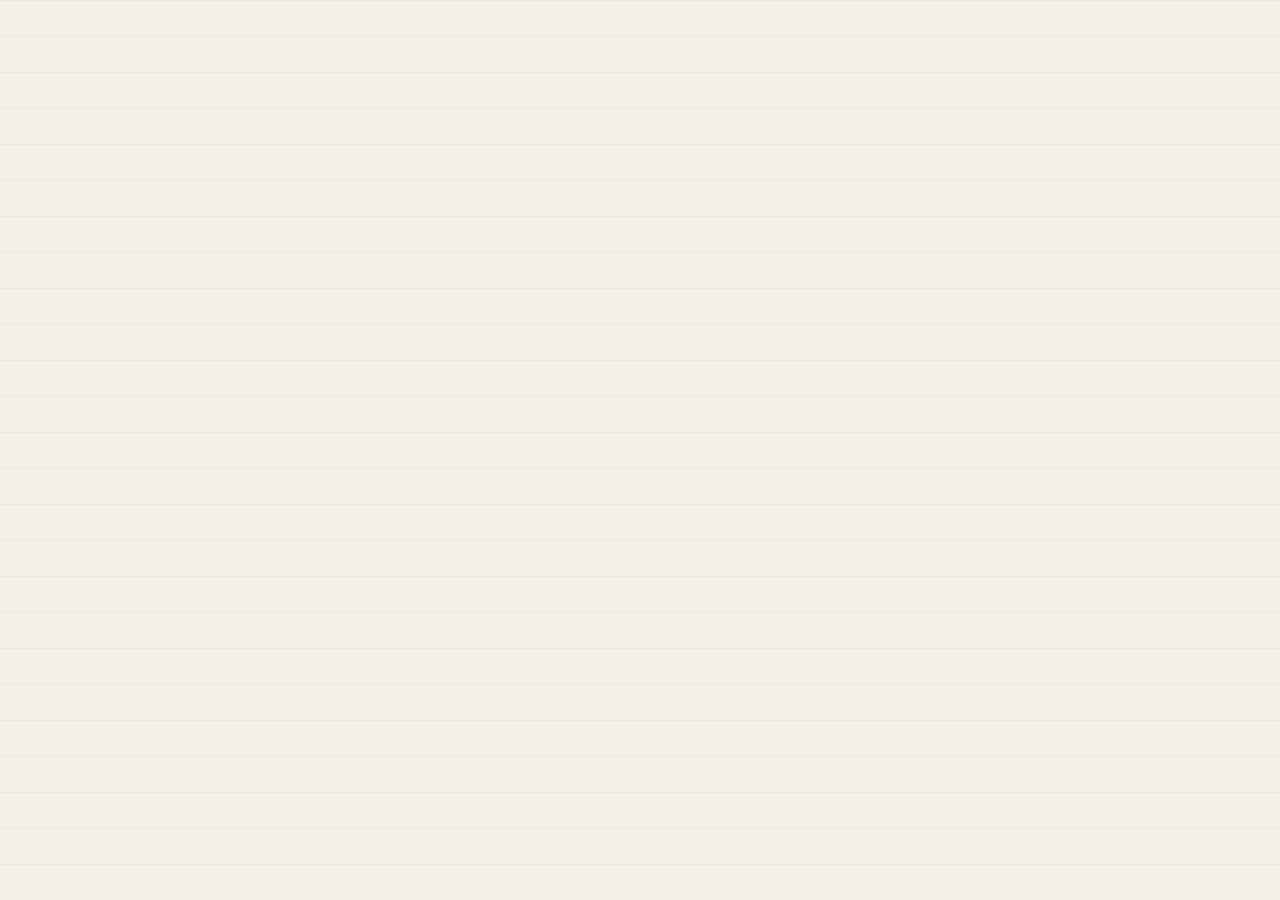
==== commit 26edf07a: "Add Supabase authentication gate Require a persisted Supabase session before initializing the chart " ====
--- a/frontend/index.html
+++ b/frontend/index.html
@@ -8,56 +8,59 @@
   <link rel="stylesheet" href="./assets/styles.css">
 </head>
 <body>
-  <div class="page-shell">
-    <app-navigation active="charts"></app-navigation>
+  <auth-gate></auth-gate>
+  <div class="app-shell" data-app-shell hidden>
+    <div class="page-shell">
+      <app-navigation active="charts"></app-navigation>
 
-    <main>
-      <header class="hero">
-        <div>
-          <p class="hero__kicker">PERSONAL MUSIC DATA · DAILY</p>
-          <h1>你的音乐，<br><em>按表现说话。</em></h1>
-        </div>
-        <p class="hero__note">
-          榜单每日 22:00 结算。主榜展示 Top 50，候补区保留 #51—#100；网易云数据来自结算时可见的最近一周听歌排行。
-        </p>
-      </header>
+      <main>
+        <header class="hero">
+          <div>
+            <p class="hero__kicker">PERSONAL MUSIC DATA · DAILY</p>
+            <h1>你的音乐，<br><em>按表现说话。</em></h1>
+          </div>
+          <p class="hero__note">
+            榜单每日 22:00 结算。主榜展示 Top 50，候补区保留 #51—#100；网易云数据来自结算时可见的最近一周听歌排行。
+          </p>
+        </header>
 
-      <section class="control-deck" aria-label="榜单筛选">
-        <div class="control-cluster">
-          <span class="control-label">榜单对象</span>
-          <chart-tabs
-            name="entity"
-            active="songs"
-            label="榜单对象"
-            options='[{"value":"songs","label":"歌曲"},{"value":"albums","label":"专辑"},{"value":"artists","label":"艺人"}]'>
-          </chart-tabs>
-        </div>
-        <period-selector></period-selector>
-        <div class="control-cluster">
-          <span class="control-label">统计尺度</span>
-          <chart-tabs
-            name="period"
-            active="daily"
-            label="统计尺度"
-            options='[{"value":"daily","label":"日榜"},{"value":"weekly","label":"周榜"},{"value":"monthly","label":"月榜"},{"value":"yearly","label":"年榜"}]'>
-          </chart-tabs>
-        </div>
-        <p class="hero__note chart-status" data-chart-status aria-live="polite">正在加载榜单数据…</p>
-      </section>
+        <section class="control-deck" aria-label="榜单筛选">
+          <div class="control-cluster">
+            <span class="control-label">榜单对象</span>
+            <chart-tabs
+              name="entity"
+              active="songs"
+              label="榜单对象"
+              options='[{"value":"songs","label":"歌曲"},{"value":"albums","label":"专辑"},{"value":"artists","label":"艺人"}]'>
+            </chart-tabs>
+          </div>
+          <period-selector></period-selector>
+          <div class="control-cluster">
+            <span class="control-label">统计尺度</span>
+            <chart-tabs
+              name="period"
+              active="daily"
+              label="统计尺度"
+              options='[{"value":"daily","label":"日榜"},{"value":"weekly","label":"周榜"},{"value":"monthly","label":"月榜"},{"value":"yearly","label":"年榜"}]'>
+            </chart-tabs>
+          </div>
+          <p class="hero__note chart-status" data-chart-status aria-live="polite">正在加载榜单数据…</p>
+        </section>
 
-      <section data-page-region="charts">
-        <chart-list title="PERSONAL CHART 50" eyebrow="歌曲主榜"></chart-list>
-        <bubbling-section></bubbling-section>
-      </section>
-      <section data-page-region="trends" hidden>
-        <aggregate-trend></aggregate-trend>
-      </section>
-      <section data-page-region="settlements" hidden>
-        <settlement-archive></settlement-archive>
-      </section>
-      <trend-detail></trend-detail>
-      <settlement-reveal></settlement-reveal>
-    </main>
+        <section data-page-region="charts">
+          <chart-list title="PERSONAL CHART 50" eyebrow="歌曲主榜"></chart-list>
+          <bubbling-section></bubbling-section>
+        </section>
+        <section data-page-region="trends" hidden>
+          <aggregate-trend></aggregate-trend>
+        </section>
+        <section data-page-region="settlements" hidden>
+          <settlement-archive></settlement-archive>
+        </section>
+        <trend-detail></trend-detail>
+        <settlement-reveal></settlement-reveal>
+      </main>
+    </div>
   </div>
 
   <script type="module" src="./assets/app.js"></script>
--- a/frontend/assets/styles.css
+++ b/frontend/assets/styles.css
@@ -28,8 +28,32 @@
   background-size: 100% 36px;
 }
 button { font: inherit; }
-button:focus-visible, a:focus-visible { outline: 3px solid var(--bilibili); outline-offset: 3px; }
+button:focus-visible, a:focus-visible, input:focus-visible { outline: 3px solid var(--bilibili); outline-offset: 3px; }
+[hidden] { display: none !important; }
 .sr-only { position: absolute !important; width: 1px; height: 1px; padding: 0; margin: -1px; overflow: hidden; clip: rect(0, 0, 0, 0); white-space: nowrap; border: 0; }
+
+.auth-screen { min-height: 100dvh; display: grid; place-items: center; padding: 32px 20px; }
+.auth-card { width: min(540px, 100%); padding: 44px; border: 2px solid var(--ink); background: var(--surface); box-shadow: 16px 16px 0 rgba(17,16,14,.18); }
+.auth-card--loading { display: flex; align-items: center; gap: 18px; }
+.auth-card--loading p { margin: 0; color: var(--muted); }
+.auth-brand { display: grid; place-items: center; width: 58px; height: 58px; color: var(--paper); background: var(--ink); font: 800 17px var(--display); transform: rotate(-3deg); }
+.auth-card__eyebrow { margin: 0 0 18px; color: var(--muted); font-size: 10px; font-weight: 900; letter-spacing: .18em; }
+.auth-card h1 { margin: 26px 0 0; font: 800 clamp(44px, 9vw, 72px)/.9 var(--display); letter-spacing: -.055em; }
+.auth-card h1 em { color: var(--netease); font-style: normal; }
+.auth-card__intro { margin: 20px 0 28px; color: var(--muted); line-height: 1.7; }
+.auth-form { display: grid; gap: 18px; }
+.auth-form label { display: grid; gap: 8px; color: var(--muted); font-size: 11px; font-weight: 800; letter-spacing: .08em; }
+.auth-form input { width: 100%; padding: 14px 15px; border: 1px solid var(--line); border-radius: 0; color: var(--ink); background: var(--paper); font: 600 15px var(--body); }
+.auth-form__actions { display: grid; grid-template-columns: 1fr 1fr; gap: 12px; }
+.auth-form__actions button, .auth-session button { padding: 13px 18px; border: 1px solid var(--ink); cursor: pointer; font-weight: 900; }
+.auth-form__actions button[type="submit"] { color: var(--surface); background: var(--ink); }
+.auth-form__actions button[type="button"] { color: var(--ink); background: var(--accent); }
+.auth-form button:disabled, .auth-session button:disabled { color: var(--muted); background: var(--soft-line); cursor: wait; }
+.auth-message { min-height: 22px; margin: 18px 0 0; color: var(--muted); font-size: 12px; line-height: 1.5; }
+.auth-message.is-error { color: var(--down); font-weight: 700; }
+.auth-session { display: flex; align-items: center; justify-content: center; gap: 14px; min-height: 44px; padding: 8px 20px; border-bottom: 1px solid var(--line); background: var(--surface); font-size: 11px; }
+.auth-session__message { color: var(--muted); }
+.auth-session button { padding: 7px 12px; color: var(--ink); background: var(--paper); }
 
 .page-shell { width: min(1440px, calc(100% - 40px)); margin: 0 auto; padding-bottom: 96px; }
 .app-nav { min-height: 92px; display: grid; grid-template-columns: 1fr auto 1fr; align-items: center; gap: 28px; border-bottom: 2px solid var(--ink); }
@@ -237,6 +261,11 @@
 }
 
 @media (max-width: 760px) {
+  .auth-screen { padding: 12px; }
+  .auth-card { padding: 28px 20px; box-shadow: none; }
+  .auth-form__actions { grid-template-columns: 1fr; }
+  .auth-session { align-items: stretch; flex-direction: column; gap: 6px; }
+  .auth-session button { width: 100%; }
   .page-shell { width: min(100% - 24px, 680px); }
   .app-nav { min-height: 76px; }
   .update-clock { display: none; }
